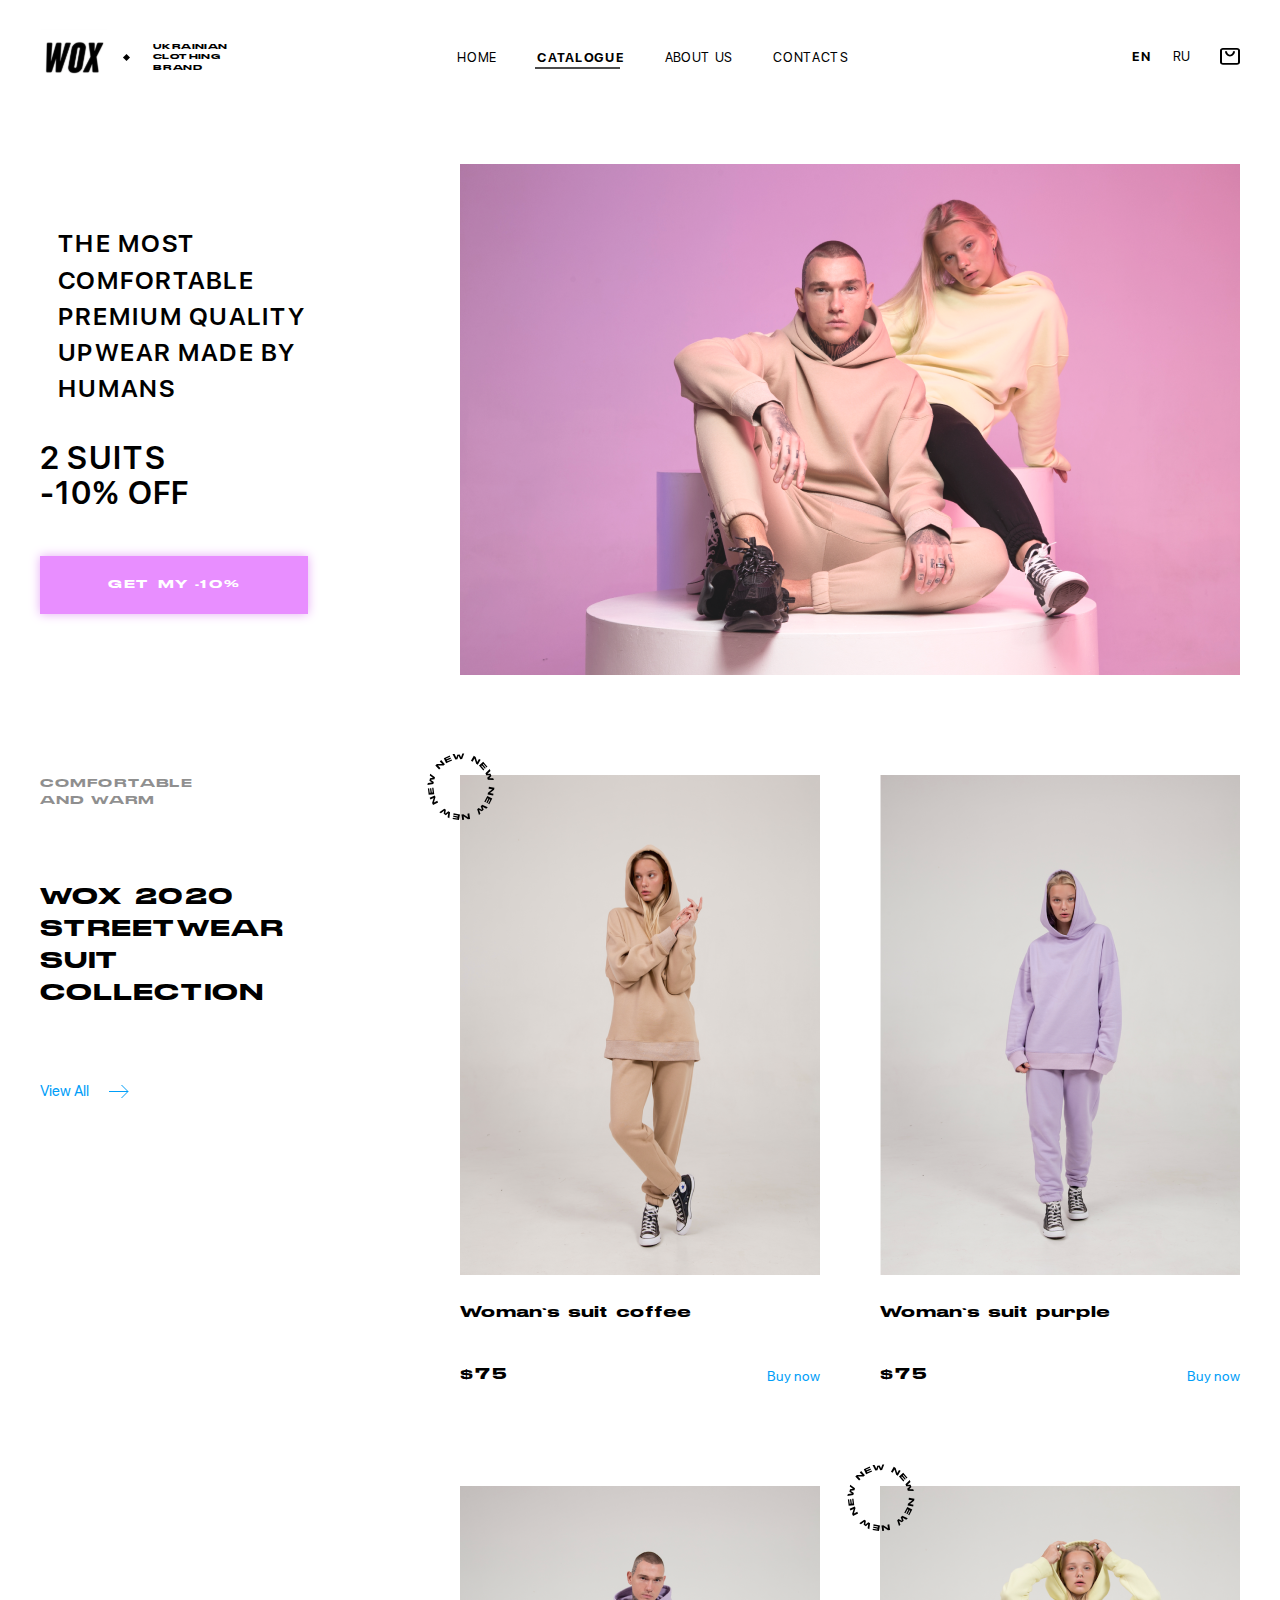
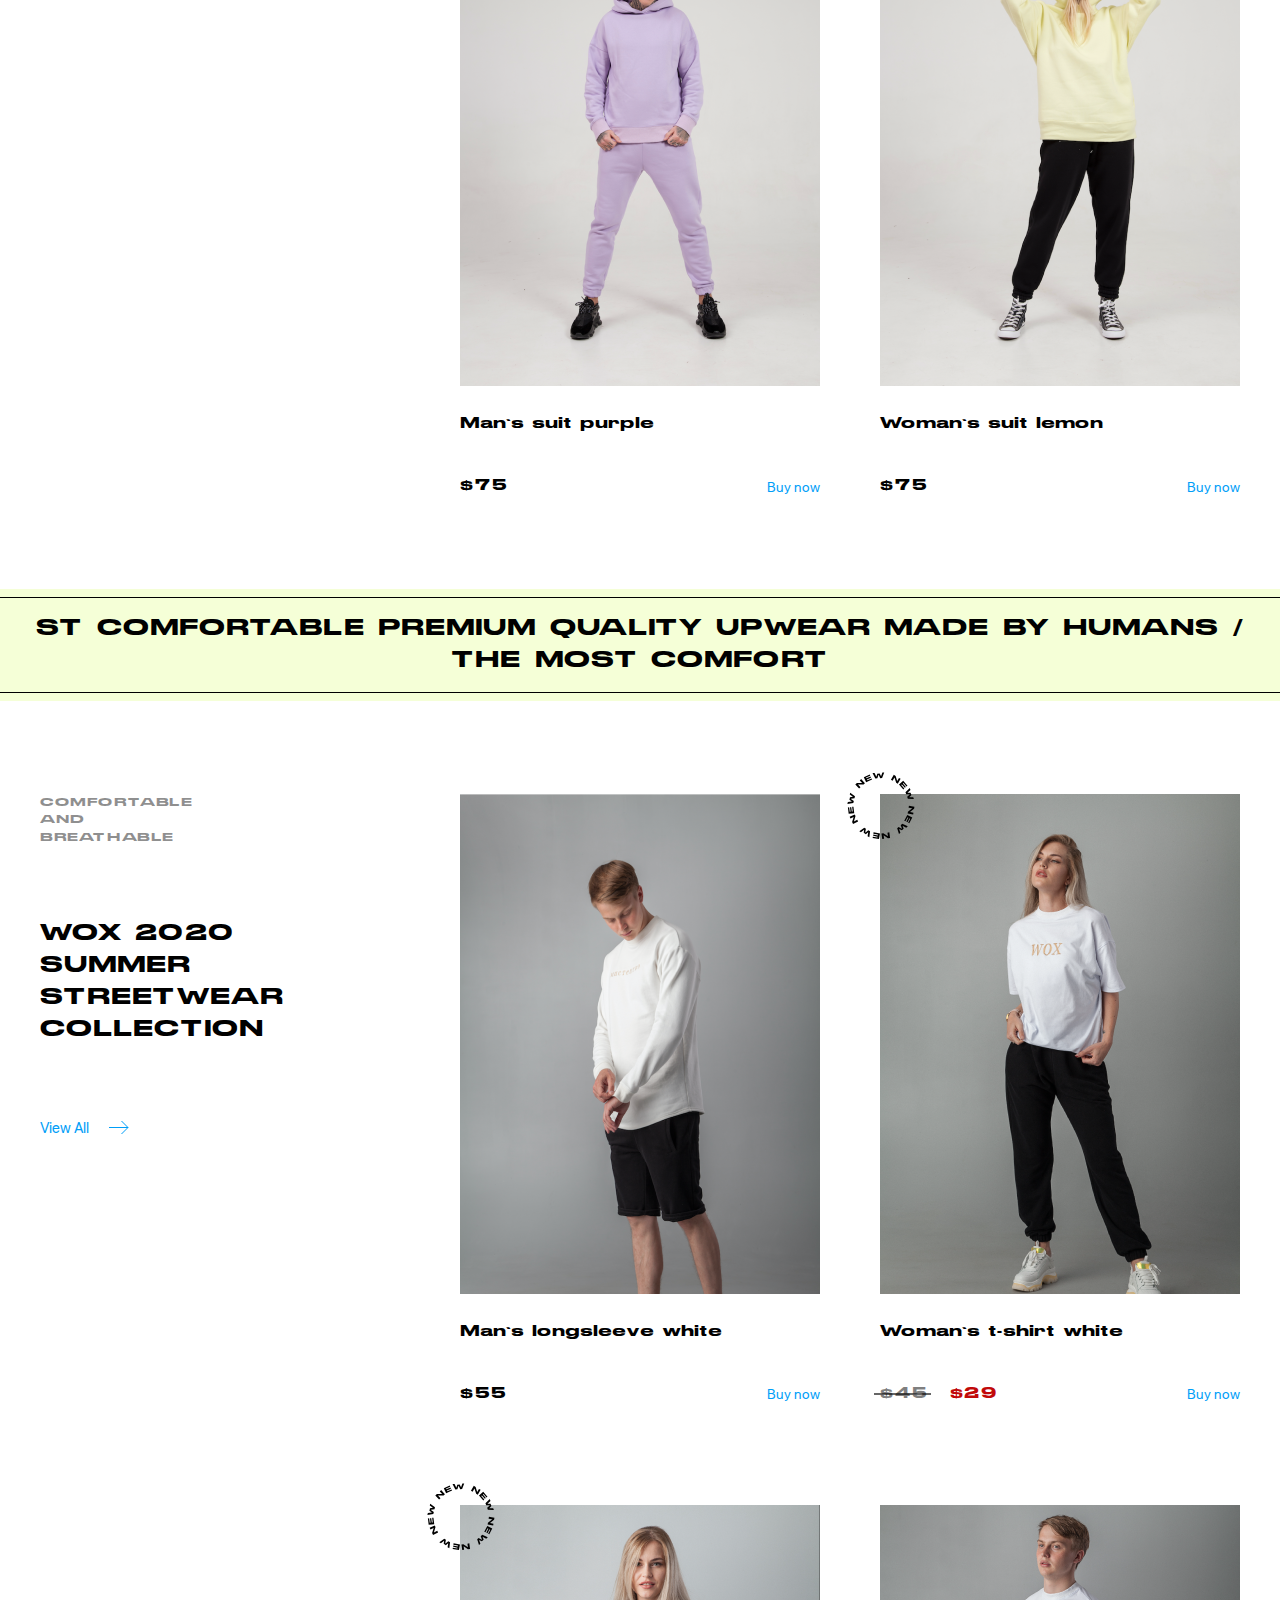
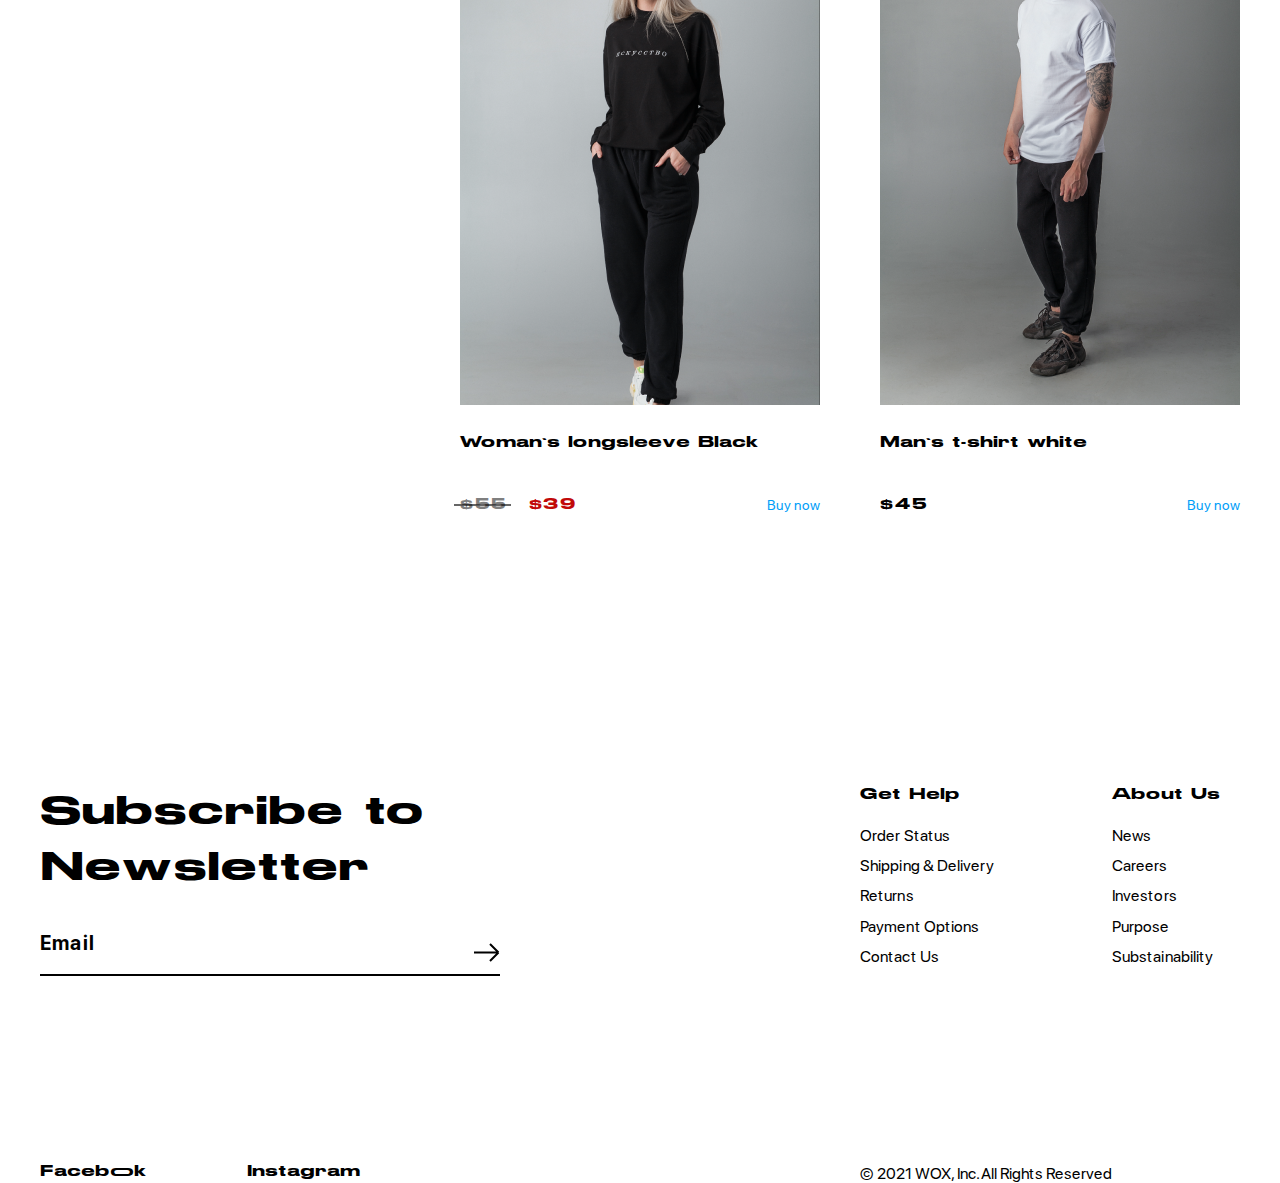
==== catalogue.html @ dba67096 "Add files via upload" ====
<!DOCTYPE html>
<html lang="en">
<head>
    <meta charset="UTF-8">
    <meta name="viewport" content="width=device-width, initial-scale=1.0"/>
    <title>WOX</title>
    <link rel="stylesheet" href="css/reset.css">
    <link rel="stylesheet" href="css/style.css">
    <link rel="stylesheet" href="css/media.css">
    <link rel="apple-touch-icon" sizes="180x180" href="/apple-touch-icon.png">
    <link rel="icon" type="image/png" sizes="32x32" href="/favicon-32x32.png">
    <link rel="icon" type="image/png" sizes="16x16" href="/favicon-16x16.png">
    <link rel="manifest" href="/site.webmanifest">
</head>
<body>
<header class="_container">
    <div class="header__wox">
        <div class="header__leftside">
            <a href="index.html" class="header__logo"><img src="img/Logologo.svg" alt="WOX logo"></a>
            <div class="header__dot"></div>
            <div class="header__brand">Ukrainian Clothing brand</div>
        </div>
        <nav class="header__center">
            <ul class="header__nav">
                <li class="header__nav-item"><a href="index.html">Home</a></li>
                <li class="header__nav-item header__nav-item-bold"><a href=catalogue.html>catalogue</a></li>
                <li class="header__nav-item"><a href="#">about us</a></li>
                <li class="header__nav-item"><a href="#">contacts</a></li>
            </ul>
        </nav>
        <div class="header__rightside">
            <a href="#" class="header__language-en">EN</a>
            <a href="#" class="header__language-ru">Ru</a>
            <a class="header__basket" href="#"><img src="img/shop.svg" alt="purchase basket"></a>
        </div>
    </div>
</header>
<main>
    <div class="_container">
        <section class="sale">
            <div class="sale__body">
                <div class="sale__title">The most comfortable premium quality upwear made by humans</div>
                <div class="sale__text">2 suits<br>-10% off</div>
                <div>
                    <a href="catalogue.html" class="sale__button">Get my -10%</a>
                </div>
            </div>
            <div class="sale__image"><img src="img/sale-10.png" alt="sale"></div>
        </section>
        <section class="collection">
            <div class="wox2020">
                <div class="wox2020__text">comfortable and warm</div>
                <div class="wox2020__title">wox 2020 Streetwear suit collection</div>
                <div class="wox2020__link">
                    <a href="#" class="wox2020__link_text">View All</a>
                    <a href="#" class="wox2020__link_arrow"><img src="img/idea%20arrow%20left.svg" alt=""></a>
                </div>
            </div>
            <div class="catalogue__rows">
                <div class="catalogue__row1">
                    <div class="catalogue__item">
                        <a href="purchase.html" class="newcatalogue__image"><img src="img/catalogue/cataloguerow1.png" alt=""></a>
                        <img class="nwcatalogue__svg" src="img/catalogue/Newcatalogue_svg.svg" alt="">
                        <div class="nwcatalogue__description">Woman`s suit coffee</div>
                        <div class="catalogue__item_footer">
                            <div class="newcatalogue__price">$75</div>
                            <a href="purchase.html" class="newcatalogue__link">Buy now</a>
                        </div>
                    </div>
                    <div class="catalogue__item">
                        <a href="purchase.html" class="newcatalogue__image"><img src="img/catalogue/cataloguero2.png" alt=""></a>
                        <div class="nwcatalogue__description">Woman`s suit purple</div>
                        <div class="catalogue__item_footer">
                            <div class="newcatalogue__price">$75</div>
                            <a href="purchase.html" class="newcatalogue__link">Buy now</a>
                        </div>
                    </div>
                </div>
                <div class="catalogue__row2">
                    <div class="catalogue__item">
                        <a href="purchase.html" class="newcatalogue__image"><img src="img/catalogue/cataloguerow3.png" alt=""></a>
                        <div class="nwcatalogue__description">Man`s suit purple</div>
                        <div class="catalogue__item_footer">
                            <div class="newcatalogue__price">$75</div>
                            <a href="purchase.html" class="newcatalogue__link">Buy now</a>
                        </div>
                    </div>
                    <div class="catalogue__item">
                        <a href="purchase.html" class="newcatalogue__image"><img src="img/catalogue/cataloguerow4.png" alt=""></a>
                        <img class="nwcatalogue__svg" src="img/catalogue/Newcatalogue_svg.svg" alt="">
                        <div class="nwcatalogue__description">Woman`s suit lemon</div>
                        <div class="catalogue__item_footer">
                            <div class="newcatalogue__price">$75</div>
                            <a href="purchase.html" class="newcatalogue__link">Buy now</a>
                        </div>
                    </div>
                </div>
            </div>
        </section>
    </div>
    <div class="label">
        <div class="label__body">
            <p class="label__text">st comfortable premium quality upwear made by humans  /  The most comfort</p>
        </div>
    </div>
    <div class="_container">
        <section class="collection">
            <div class="wox2020">
                <div class="wox2020__text">comfortable and breathable</div>
                <div class="wox2020__title">wox 2020 Summer Streetwear collection </div>
                <div class="wox2020__link">
                    <a href="#" class="wox2020__link_text">View All</a>
                    <a href="#" class="wox2020__link_arrow"><img src="img/idea%20arrow%20left.svg" alt=""></a>
                </div>
            </div>
            <div class="catalogue__rows">
                <div class="catalogue__row1">
                    <div class="catalogue__item">
                        <a href="purchase.html" class="newcatalogue__image"><img src="img/catalogue/row2_1.png" alt=""></a>
                        <div class="nwcatalogue__description">Man`s longsleeve white</div>
                        <div class="catalogue__item_footer">
                            <div class="newcatalogue__price">$55</div>
                            <a href="purchase.html" class="newcatalogue__link">Buy now</a>
                        </div>
                    </div>
                    <div class="catalogue__item">
                        <a href="purchase.html" class="newcatalogue__image"><img src="img/catalogue/row2_2.png" alt=""></a>
                        <img class="nwcatalogue__svg" src="img/catalogue/Newcatalogue_svg.svg" alt="">
                        <div class="nwcatalogue__description">Woman`s t-shirt white</div>
                        <div class="newcatalogue__item_footer">
                            <div class="newcatalogue__sale">
                                <div class="newcatalogue__oldprice">$45</div>
                                <hr class="newcatalogue__line">
                            </div>
                            <div class="newcatalogue__newprice">$29</div>
                            <a href="purchase.html" class="newcatalogue__link">Buy now</a>
                        </div>
                    </div>
                </div>
                <div class="catalogue__row2">
                    <div class="catalogue__item">
                        <a href="purchase.html" class="newcatalogue__image"><img src="img/catalogue/row2_3.png" alt=""></a>
                        <img class="nwcatalogue__svg" src="img/catalogue/Newcatalogue_svg.svg" alt="">
                        <div class="nwcatalogue__description">Woman`s longsleeve Black</div>
                        <div class="newcatalogue__item_footer">
                            <div class="newcatalogue__sale">
                                <div class="newcatalogue__oldprice">$55</div>
                                <hr class="newcatalogue__line">
                            </div>
                            <div class="newcatalogue__newprice">$39</div>
                            <a href="purchase.html" class="newcatalogue__link">Buy now</a>
                        </div>
                    </div>
                    <div class="catalogue__item">
                        <a href="purchase.html" class="newcatalogue__image"><img src="img/catalogue/row2_4.png" alt=""></a>
                        <div class="nwcatalogue__description">Man`s t-shirt white</div>
                        <div class="catalogue__item_footer">
                            <div class="newcatalogue__price">$45</div>
                            <a href="purchase.html" class="newcatalogue__link">Buy now</a>
                        </div>
                    </div>
                </div>
            </div>
        </section>
    </div>
</main>
<footer class="_container">
    <div class="footer footer__body">
        <div class="subscribe">
            <div class="subscribe__title">Subscribe to Newsletter</div>
            <div class="subscribe__email">
                <div class="subscribe__email_text">Email</div>
                <a href="#" class="subscribe__email_arrow"><img src="img/blackarrow.svg" alt="next"></a>
            </div>
            <hr class="hr">
            <div class="subscribe__socials">
                <a href="https://www.instagram.com/wox.clothing/" target="_blank" class="subscribe__social_item">Facebook</a>
                <a href="https://www.instagram.com/wox.clothing/" target="_blank" class="subscribe__social_item">Instagram</a>
            </div>
        </div>
        <div class="footer__links">
            <div class="footer__uls">
                <div class="gethelp">
                    <div class="gethelp__title">Get Help</div>
                    <ul class="gethelp__ul">
                        <li class="gethelp__item"><a href="#">Order Status</a></li>
                        <li class="gethelp__item"><a href="#">Shipping & Delivery</a></li>
                        <li class="gethelp__item"><a href="#">Returns</a></li>
                        <li class="gethelp__item"><a href="#">Payment Options</a></li>
                        <li class="gethelp__item"><a href="#">Contact Us</a></li>
                    </ul>
                </div>
                <div class="aboutus">
                    <div class="aboutus__title">About Us</div>
                    <ul class="aboutus__ul">
                        <li class="aboutus__item"><a href="#">News</a></li>
                        <li class="aboutus__item"><a href="#">Careers</a></li>
                        <li class="aboutus__item"><a href="#">Investors</a></li>
                        <li class="aboutus__item"><a href="#">Purpose</a></li>
                        <li class="aboutus__item"><a href="#">Substainability</a></li>
                    </ul>
                </div>
            </div>
            <div class="footer__allrights">
                © 2021 WOX, Inc. All Rights Reserved
            </div>
        </div>
    </div>
</footer>
</body>
</html>
---- css/style.css ----
@font-face {
    font-family: 'SF Pro Display';
    src: url('../fonts/SFProDisplay-Medium.woff') format('woff'),
    url('../fonts/SFProDisplay-Medium.ttf') format('truetype');
    font-weight: 500;
    font-style: normal;
}

@font-face {
    font-family: 'SF Pro Display';
    src: url('../fonts/SFProDisplay-Bold.woff') format('woff'),
    url('../fonts/SFProDisplay-Bold.ttf') format('truetype');
    font-weight: 700;
    font-style: normal;
}

@font-face {
    font-family: 'SF Pro Display';
    src: url('../fonts/SFProDisplay-Semibold.woff') format('woff'),
    url('../fonts/SFProDisplay-Semibold.ttf') format('truetype');
    font-weight: 600;
    font-style: normal;
}

@font-face {
    font-family: 'SF Pro Display';
    src: url('../fonts/SFProDisplay-Regular.woff') format('woff'),
    url('../fonts/SFProDisplay-Regular.ttf') format('truetype');
    font-weight: 400;
    font-style: normal;
}

@font-face {
    font-family: 'STRRETCH SANS';
    src: url('../fonts/STRRETCH SANS.ttf') format('truetype');
    url('../fonts/STRRETCH SANS.woff') format('woff');
    font-weight: 400;
    font-style: normal;
}

/***************************************************************************/
body{
    background: #FFFFFF;
    font-family: "SF Pro Display";
    font-weight: 400;
    color: #000000;
}
._container{
    max-width: 1200px;
    margin: 0 auto;
}

/*****************************************************************************/

.header__wox {
    margin: 29px 0 78px 0;
    display: flex;
    align-items: center;
}

.header__leftside {
    flex: 0 1 35%;
    margin-left: 1px;
    display: flex;
    align-items: center;
}

.header__logo {
    margin-right: 17px;
}

.header__dot {
    height: 5px;
    width: 5px;
    background: #000000;
    transform: rotate(-45deg);
    margin-right: 24px;
}

.header__brand {
    width: 72px;
    font-family: 'STRRETCH SANS';
    font-size: 8px;
    line-height: 129%;
    letter-spacing: 0.05em;
    text-transform: uppercase;
}

.header__center {
    flex: 0 1 32.9%;
}

.header__nav {
    display: flex;
    align-items: center;
    justify-content: space-between;
}

.header__nav-item a{
    font-weight: 400;
    font-size: 13px;
    line-height: 111.5%;
    letter-spacing: 0.05em;
    text-transform: uppercase;
    color: #000000;
}

.header__nav-item a:hover{
    transition: all 0.3s ease 0s;
    color: #391a42;
    font-weight: 600;
}

.header__nav-item-bold1{
    position: relative;
}

.header__nav-item-bold1 a:hover{
    font-weight: 900;
}

.header__nav-item-bold a:hover{
    font-weight: 900;
}

.header__nav-item-bold{
    position: relative;
}

.header__nav-item-bold1:before{
    opacity: 0.7;
    width: 43px;
    content: "";
    border: 1px solid #000000;
    position: absolute;
    top: 18px;
    left: -2px;
}

.header__nav-item-bold:before{
    opacity: 0.7;
    width: 85px;
    content: "";
    border: 1px solid #000000;
    position: absolute;
    top: 18px;
    left: -2px;
}

.header__nav-item-bold1 a {
    font-weight: 700;
}

.header__nav-item-bold a {
    font-weight: 700;
}

.header__rightside {
    flex: 0 1 32.9%;
    display: flex;
    align-items: center;
    justify-content: flex-end;
}

.header__language-en {
    font-weight: 700;
    font-size: 13px;
    line-height: 111.5%;
    letter-spacing: 0.05em;
    text-transform: uppercase;
    color: #000000;
}

.header__rightside a:hover{
    color: #391a42;
    font-weight: 600;
    transform: scale(1.12);
}

.header__language-ru {
    font-weight: 400;
    font-size: 13px;
    line-height: 111.5%;
    letter-spacing: 0.05em;
    text-transform: uppercase;
    margin-left: 21px;
    color: #000000;
}

.header__basket{
    margin-left: 29px;
    position: relative;
    top: -1px;
    left: 0;
}

.header__basket img:hover{
    transition: all 0.3s ease 0s;
    transform: scale(1.12);
}
/************Sale***************************/

.sale {
    margin-bottom: 100px;
    display: flex;
    align-items: center;
    justify-content: space-between;
}

.sale__body {
}

.sale__title {
    margin:0 0 34px 18px;
    max-width: 250px;
    font-weight: 600;
    font-size: 25px;
    line-height: 145%;
    letter-spacing: 0.05em;
    text-transform: uppercase;
}

.sale__text {
    margin-bottom: 44px;
    font-weight: 600;
    font-size: 32px;
    line-height: 112%;
    letter-spacing: 0.05em;
    text-transform: uppercase;
}

.sale__button {
    display: block;
    padding: 22px 47px;
    background: #E88EFF;
    box-shadow: 0px 0px 10px #E6AAF5;
    font-family: 'STRRETCH SANS';
    font-style: normal;
    font-weight: 400;
    font-size: 12px;
    line-height: 111.5%;
    text-align: center;
    letter-spacing: 0.1em;
    text-transform: uppercase;
    color: #FFFFFF;
}

.sale__button:hover{
    transition: all 0.3s ease 0s;
    background: #c75def;
    transform: scale(1.01);
}

.sale__image{
    flex: 0 1 65%;
}

.sale__image_small{
    display: none;
}

.sale__image:hover{
    transition: all 0.6s ease 0s;
    transform: scale(1.01);
}

.sale__image_small:hover{
    transition: all 0.6s ease 0s;
    transform: scale(1.01);
}

.sale__image img {
    max-width: 100%;
}

/*************Idea***************************/
.idea {
    margin-bottom: 73px;
    display: flex;
    align-items: flex-start;
}

.idea__image_big{
    flex: 0 1 30%;
    margin-right: 5%;
}

.idea__image_big img{
    max-height: 620px;
}

.idea__body {
    flex: 0 1 34.9%;
    margin-right: 8.75%;
}

.idea__title {
    margin-bottom: 29px;
    font-family: 'STRRETCH SANS';
    font-weight: 400;
    font-size: 22px;
    line-height: 145%;
    letter-spacing: 0.05em;
    text-transform: uppercase;
}
.idea__text{
    margin-bottom: 30px;
}

.idea__text p {
    font-weight: 400;
    font-size: 15px;
    line-height: 130.5%;
    letter-spacing: 0.05em;
}

.idea__text p:not(:last-child){
    margin-bottom: 20px;
}


.idea__link {
    display: flex;
    align-items: center;
}

.idea__link_text:hover{
    transition: all 0.3s ease 0s;
    color: #005c8a;
}

.idea__link a img:hover{
    transform: scale(1.20);
}

.idea__link a img{
    position: relative;
    top: 1px;
}

.idea__link_text {
    margin-right: 20px;
    font-weight: 400;
    font-size: 15px;
    line-height: 145%;
    color: #009EF8;
}

.idea__article {
    flex: 0 1 21.4%;
    background: #FFD7F6;
}

.idea__article_body {
}

.idea__article_title {
    margin: 50px 100px 20px 31px;
    font-family: 'STRRETCH SANS';
    font-weight: 400;
    font-size: 12px;
    line-height: 131%;
    letter-spacing: 0.05em;
    text-transform: uppercase;
}

.idea__article_text {
    margin: 0 32px 41px 31px;
    font-weight: 400;
    font-size: 14px;
    line-height: 139.5%;
    letter-spacing: 0.1em;
}

.idea__article_image img {
}

/******************Catalogue***************************/
.catalogue {
    margin-bottom: 120px;
}

.catalogue__slider {
    margin-bottom: 102px;
    display: flex;
    align-items: flex-start;
    justify-content: space-between;
    flex-wrap: wrap;
}

.catalogue__item {
    display: flex;
    flex-direction: column;
    position: relative;
}

.catalogue__item_1 {
}

.catalogue__image {
    margin-bottom: 18px;
}

.catalogue__image img:hover{
    transition: all 0.6s ease 0s;
    transform: scale(1.03);
}

.newcatalogue__image img:hover{
    transition: all 0.6s ease 0s;
    transform: scale(1.03);
}

.catalogue__svg{
    position: absolute;
    top: -27px;
    left: -26px;
}

.catalogue__description {
    max-width: 152px;
    margin-bottom: 32px;
    font-family: 'STRRETCH SANS';
    font-style: normal;
    font-weight: 400;
    font-size: 12px;
    line-height: 111.5%;
}

.catalogue__item_footer {
    display: flex;
    align-items: center;
    justify-content: space-between;
}

.catalogue__price {
    font-family: 'STRRETCH SANS';
    font-style: normal;
    font-weight: 400;
    font-size: 12px;
    line-height: 111.5%;
    letter-spacing: 0.1em;
    text-transform: uppercase;
}

.catalogue__link {
    display: block;
    font-weight: 400;
    font-size: 12px;
    line-height: 145%;
    color: #009EF8;
}

.catalogue__link:hover{
    transition: all 0.3s ease 0s;
    color: #005c8a;
    font-weight: 600;
}

.newcatalogue__link:hover{
    transition: all 0.3s ease 0s;
    color: #005c8a;
    font-weight: 600;
}

.catalogue__button {
    padding: 22px 48px;
    display: inline-block;
    background: #E88EFF;
    box-shadow: 0px 0px 10px #E6AAF5;
    font-family: 'STRRETCH SANS';
    font-weight: 400;
    font-size: 12px;
    line-height: 111.5%;
    text-align: center;
    letter-spacing: 0.1em;
    text-transform: uppercase;
    color: #FFFFFF;
}

.catalogue__button:hover{
    transition: all 0.3s ease 0s;
    background: #c75def;
    transform: scale(1.01);
}

/*************LearMore*****************/
.learnmore {
    display: flex;
}

.learnmore__body {
    flex: 1 1 auto;
}

.learnmore__title {
    max-width: 260px;
    margin-bottom: 345px;
    font-family: 'STRRETCH SANS';
    font-weight: 400;
    font-size: 22px;
    line-height: 145%;
    letter-spacing: 0.05em;
    text-transform: uppercase;
}

.learnmore__link {
    display: flex;
    align-items: center;
}

.learnmore__link_text {
    margin-right: 20px;
    font-weight: 400;
    font-size: 15px;
    line-height: 145%;
    color: #009EF8;
}

.learnmore__link_text:hover{
    transition: all 0.3s ease 0s;
    color: #005c8a;
}

.learnmore__link a img:hover{
    transform: scale(1.20);
}

.learnmore__link a img{
    position: relative;
    top: 1px;
}

.learnmore__image1{
}

.learnmore__image1 img {
    width: 100%;
    height: 100%;
    object-fit: cover;
}

.learnmore__image2 img{
    width: 100%;
    height: 100%;
    object-fit: cover;
}

/****************Footer**********************/

.footer{
    margin: 268px 0 135px 0;
}

.footer__body{
    display: flex;
    justify-content: space-between;
}

.subscribe {
    flex: 0 1 38.3%;
}

.subscribe__title {
    margin-bottom: 35px;
    font-family: 'STRRETCH SANS';
    font-weight: 400;
    font-size: 40px;
    line-height: 140.5%;
}

.subscribe__email {
    display: flex;
    justify-content: space-between;
    align-items: center;
}

.subscribe__email_arrow img:hover{
    transform: scale(1.20);
}

.subscribe__email_text {
    margin-bottom: 18px;
    font-weight: 700;
    font-size: 20px;
    line-height: 125%;
    letter-spacing: 0.05em;
}

.subscribe__email_arrow {
}

.subscribe__socials {
    display: flex;
    align-items: center;
    gap: 100px;
}

.subscribe__social_item {
    font-family: 'STRRETCH SANS';
    font-weight: 400;
    font-size: 15px;
    line-height: 140.5%;
    color: #000000;
}

.subscribe__social_item:hover{
    transform: scale(1.02);
}


.footer__links {
    flex: 0 1 31.66%;
    display: flex;
    flex-direction: column;
    justify-content: space-between;
}

.footer__uls {
    padding-right: 20px;
    display: flex;
    justify-content: space-between;
    margin:0 -10px 194px -10px;
}

.gethelp {
    padding: 0 10px;
}

.gethelp__title {
    margin-bottom: 20px;
    font-family: 'STRRETCH SANS';
    font-style: normal;
    font-weight: 400;
    font-size: 15px;
    line-height: 140.5%;
}

.gethelp__ul li:not(:last-child) {
    margin-bottom: 8px;
}

.gethelp__item a{
    font-weight: 400;
    font-size: 16px;
    line-height: 140.5%;
    letter-spacing: 0.005em;
    color: #000000;
}

.gethelp__item a:hover{
    font-weight: 500;
}
.aboutus__item a:hover{
    font-weight: 500;
}

.aboutus {
    padding: 0 10px;
}

.aboutus__title {
    margin-bottom: 20px;
    font-family: 'STRRETCH SANS';
    font-style: normal;
    font-weight: 400;
    font-size: 15px;
    line-height: 140.5%;
}

.aboutus__ul li:not(:last-child) {
    margin-bottom: 8px;
}

.aboutus__item a{
    font-weight: 400;
    font-size: 16px;
    line-height: 140.5%;
    letter-spacing: 0.005em;
    color: #000000;
}

.footer__allrights {
}

.hr{
    border: 0.5px solid  #000;
    margin-bottom: 185px;
}

/***************PAGE2*****************************/

.collection {
    display: flex;
    align-items: flex-start;
    justify-content: space-between;
    margin-bottom: 92px;
}


.wox2020 {
}

.wox2020__text {
    max-width: 151px;
    margin-bottom: 72px;
    font-family: 'STRRETCH SANS';
    font-weight: 400;
    font-size: 12px;
    line-height: 145%;
    letter-spacing: 0.05em;
    text-transform: uppercase;
    color: rgba(0, 0, 0, 0.44);
}

.wox2020__title {
    max-width: 280px;
    margin-bottom: 72px;
    font-family: 'STRRETCH SANS';
    font-weight: 400;
    font-size: 22px;
    line-height: 145%;
    letter-spacing: 0.05em;
    text-transform: uppercase;
}

.wox2020__link {
    display: flex;
    align-items: center;
}

.wox2020__link_text {
    margin-right: 20px;
    font-weight: 400;
    font-size: 15px;
    line-height: 145%;
    color: #009EF8;
}

.wox2020__link_arrow {
}

.wox2020__link_text:hover{
    transition: all 0.3s ease 0s;
    color: #005c8a;
}

.wox2020__link_arrow img:hover{
    transform: scale(1.20);
}

.catalogue__rows {
    flex: 0 1 65%;

}

.catalogue__row1 {
    margin: 0px -10px 100px -10px;
    display: flex;
    justify-content: space-between;
}

.catalogue__item {
    padding: 0 10px;
    position: relative;
}

.newcatalogue__image img{
    max-width: 100%;
    margin-bottom: 30px;
}

.nwcatalogue__svg {
    position: absolute;
    top: -23px;
    left: -24px;
}

.nwcatalogue__description {
    margin-bottom: 44px;
    font-family: 'STRRETCH SANS';
    font-weight: 400;
    font-size: 15px;
    line-height: 111.5%;
    color: #000000;
}

.catalogue__item_footer {
    display: flex;
    align-items: center;
    justify-content: space-between;
}

.newcatalogue__item_footer{
    display: flex;
    align-items: center;
}

.newcatalogue__price {
    font-family: 'STRRETCH SANS';
    font-weight: 400;
    font-size: 15px;
    line-height: 111.5%;
    letter-spacing: 0.1em;
    text-transform: uppercase;
    color: #000000;
}

.newcatalogue__link {
    text-align: end;
    flex: 0 1 68.34%;
    font-weight: 400;
    font-size: 14px;
    line-height: 145%;
    color: #009EF8;
}

.catalogue__row2 {
    margin: 0px -10px;
    display: flex;
    justify-content: space-between;
}


.newcatalogue__newprice{
    flex: 0 1 18.88%;
    font-family: 'STRRETCH SANS';
    font-weight: 400;
    font-size: 15px;
    line-height: 111.5%;
    letter-spacing: 0.1em;
    text-transform: uppercase;
    color: #C10909
}
.newcatalogue__sale{
    flex: 0 1 12.78%;
    position: relative;
}
.newcatalogue__oldprice{
    margin-right: 21px;
    font-family: 'STRRETCH SANS';
    font-weight: 400;
    font-size: 15px;
    line-height: 111.5%;
    letter-spacing: 0.1em;
    text-transform: uppercase;
    color: rgba(0, 0, 0, 0.51);
}
.newcatalogue__line{
    width: 57px;
    position: absolute;
    top: 7px;
    left: -6px;
    z-index: 2;
    border: 0.1px solid #000000;
    opacity: 0.6;
}




.label {
    margin-bottom: 93px;
}

.label__body {
    padding: 8px 0;
    background: #F5FFD7;
}

.label__text {
    border-top: 1px solid black ;
    border-bottom: 1px solid black ;
    text-align: center;
    padding: 15px 0;
    font-family: 'STRRETCH SANS';
    font-weight: 400;
    font-size: 22px;
    line-height: 145%;
    letter-spacing: 0.05em;
    text-transform: uppercase;
    color: #000000;
}
---- css/media.css ----
@media (max-width:1260px){
    ._container{
        max-width: 1100px;
    }
    .purchase {
        padding-left: 220px;
    }
    .purchase__collection{
        margin-bottom: 0px;
    }
}

@media (max-width:1140px){
    ._container{
        max-width: 1000px;
    }
    .catalogue__item:nth-child(1){
        margin-bottom: 30px;
    }
    .catalogue__item:nth-child(2){
        margin-bottom: 30px;
    }
    .catalogue__item:nth-child(3){
        margin-bottom: 30px;
    }
    .catalogue__slider{
        margin: 0 -10px;
    }
    .catalogue__item{
        padding: 0 10px;
    }
    .catalogue__button{
        margin-top: 40px;
    }
    .purchase {
        padding-left: 150px;
    }
}

@media (max-width:1030px){
    ._container{
        margin:0 25px;
    }

    .idea__display_none{
        display: none;
    }

    .idea__image_big{
        display: none;
    }

    .idea{
        flex-direction: row-reverse;
        justify-content: space-between;
    }
    .idea__article {
        flex: 0 1 35.8%;
    }
    .idea__text {
        flex: 0 1 44.1%;
    }
    .header__center {
        flex: 0 1 40.9%;
    }
    .header__rightside {
        flex: 0 1 24.9%;
    }

    .idea__article{
        display: flex;
        flex-direction: column;
        align-items: center;
    }

    .idea__article_image{
        flex: 0 1 90%;
    }
    .sale__title{
        font-size: 18px;
    }
    .sale__text{
        font-size: 24px;
    }
    .sale__button{
        display: inline-block;
        padding: 17px 36px;
        font-size: 10px;
    }

    .catalogue__row1 {
        margin-bottom: 70px;
    }
    .sale__body{
        flex: 0 1 200px;
    }
    .learnmore__body {
        padding-right: 10px;
    }
    .footer{
        margin: 150px 0 100px 0;
    }
}


@media (max-width:768px){
    .header__center {
        flex: 0 1 44.9%;
    }
    .header__rightside {
        flex: 0 1 20.9%;
    }
    .sale__title{
        font-size: 14px;
    }
    .sale__text{
        font-size: 20px;
    }
    .sale__image_small{
        display: block;
    }
    .sale__button{
        display: inline-block;
        padding: 15px 28px;
        font-size: 10px;
    }
    .catalogue__row1 {
        margin-bottom: 40px;
    }
    .sale__text {
        margin-bottom: 30px;
    }
    .collection {
        margin-bottom: 48px;
    }
    .footer{
        margin: 100px 0 70px 0;
    }
}
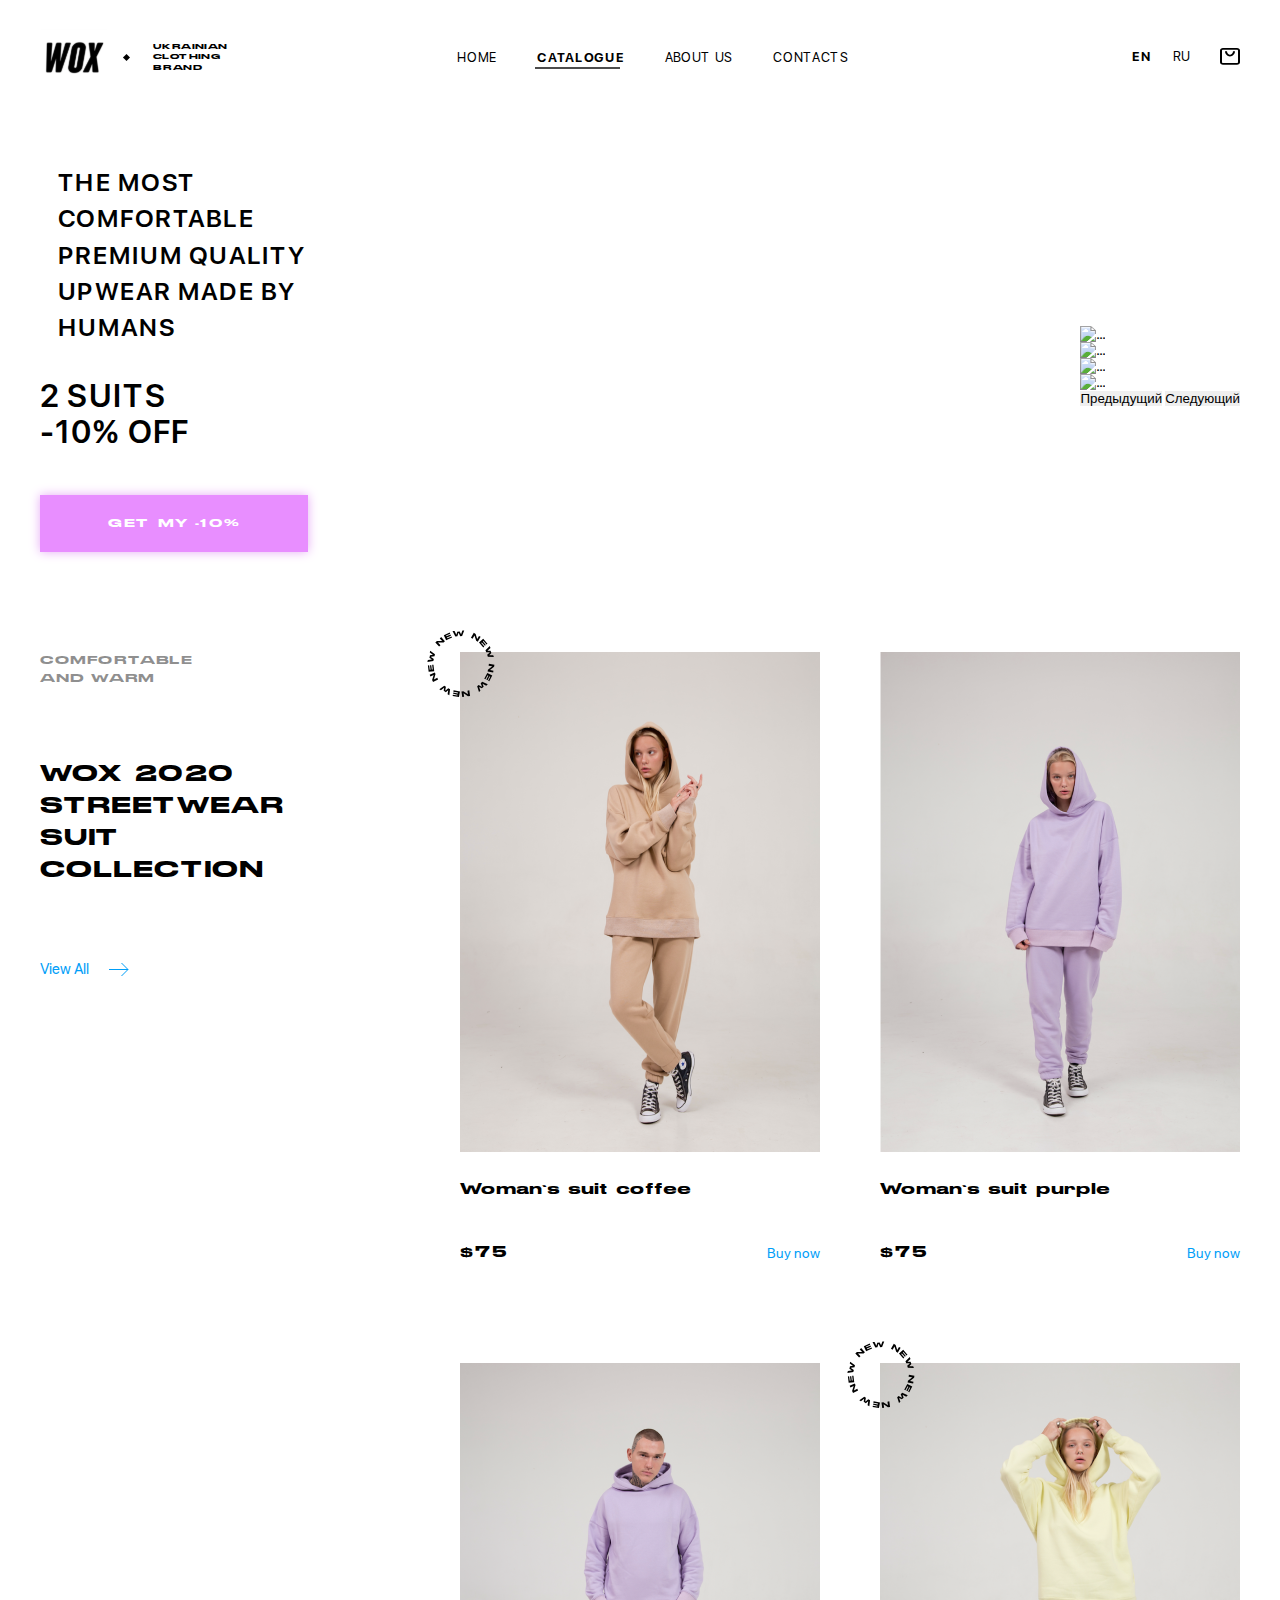
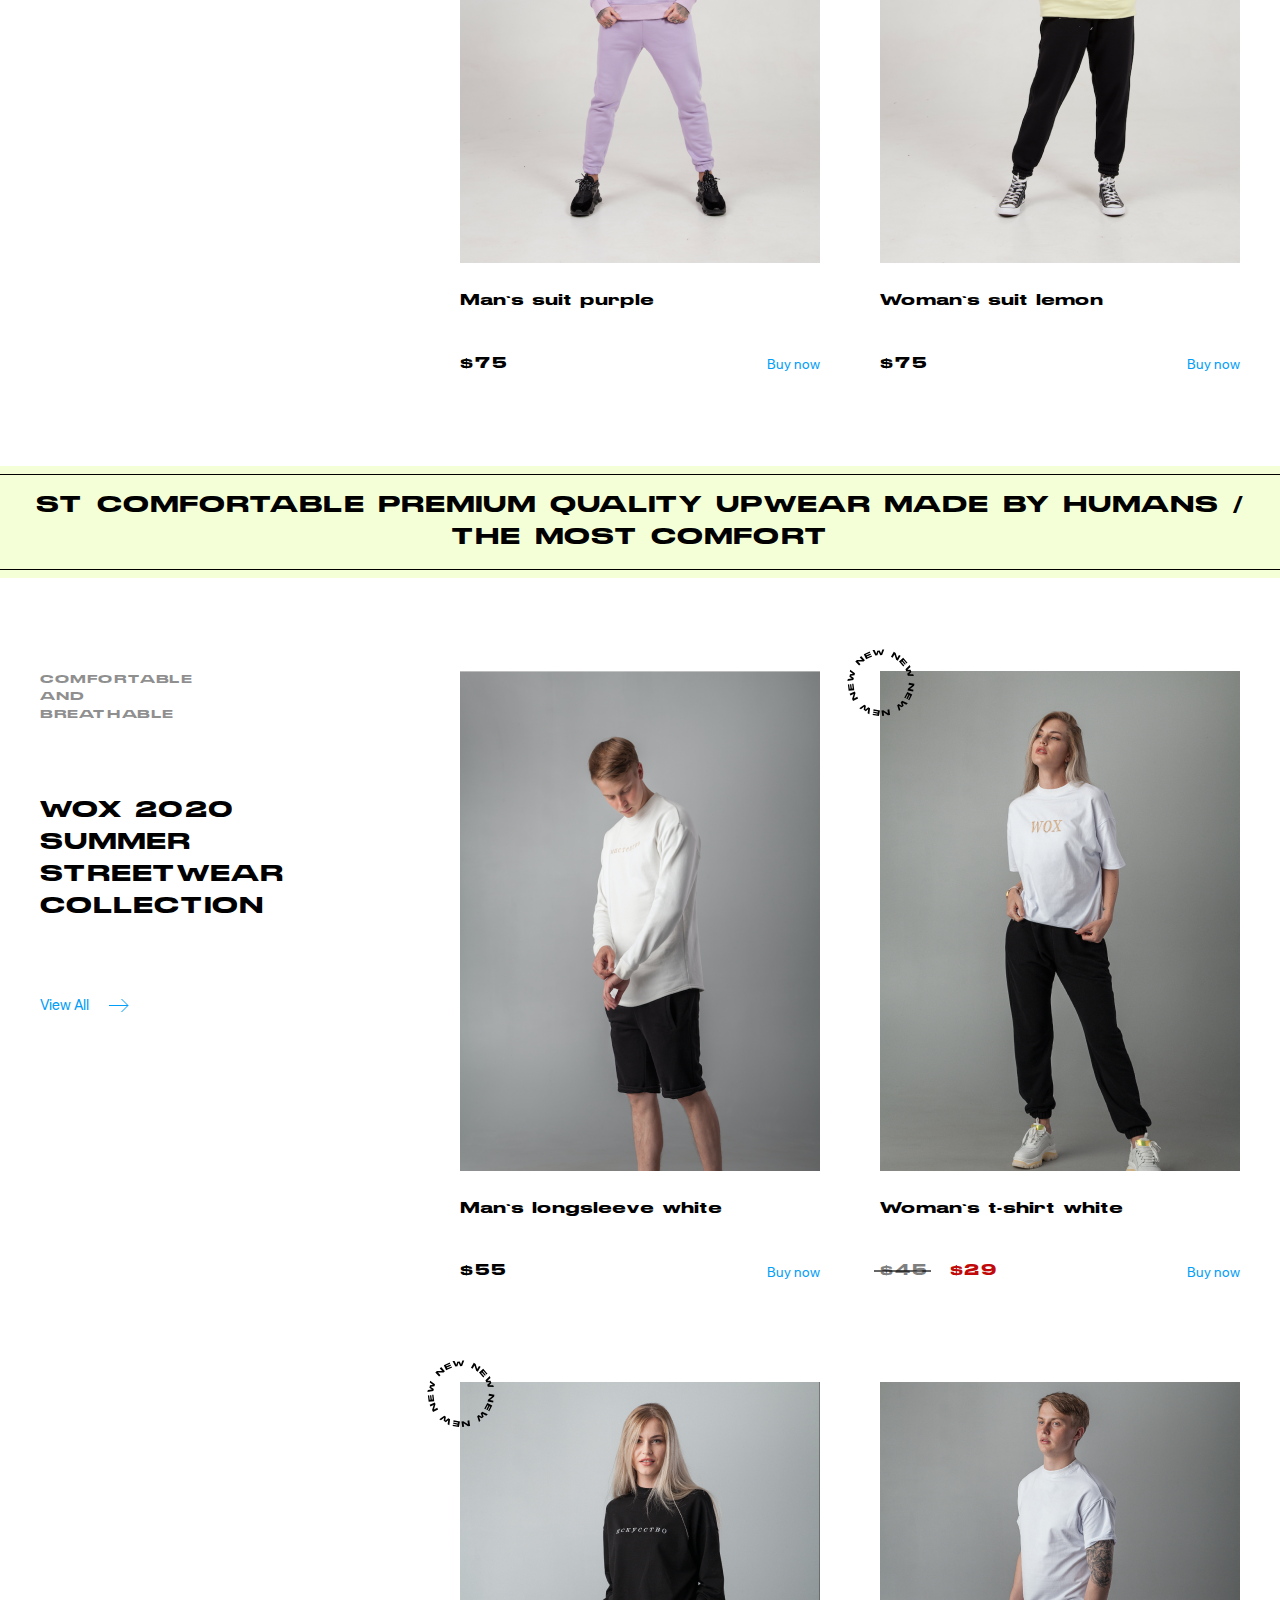
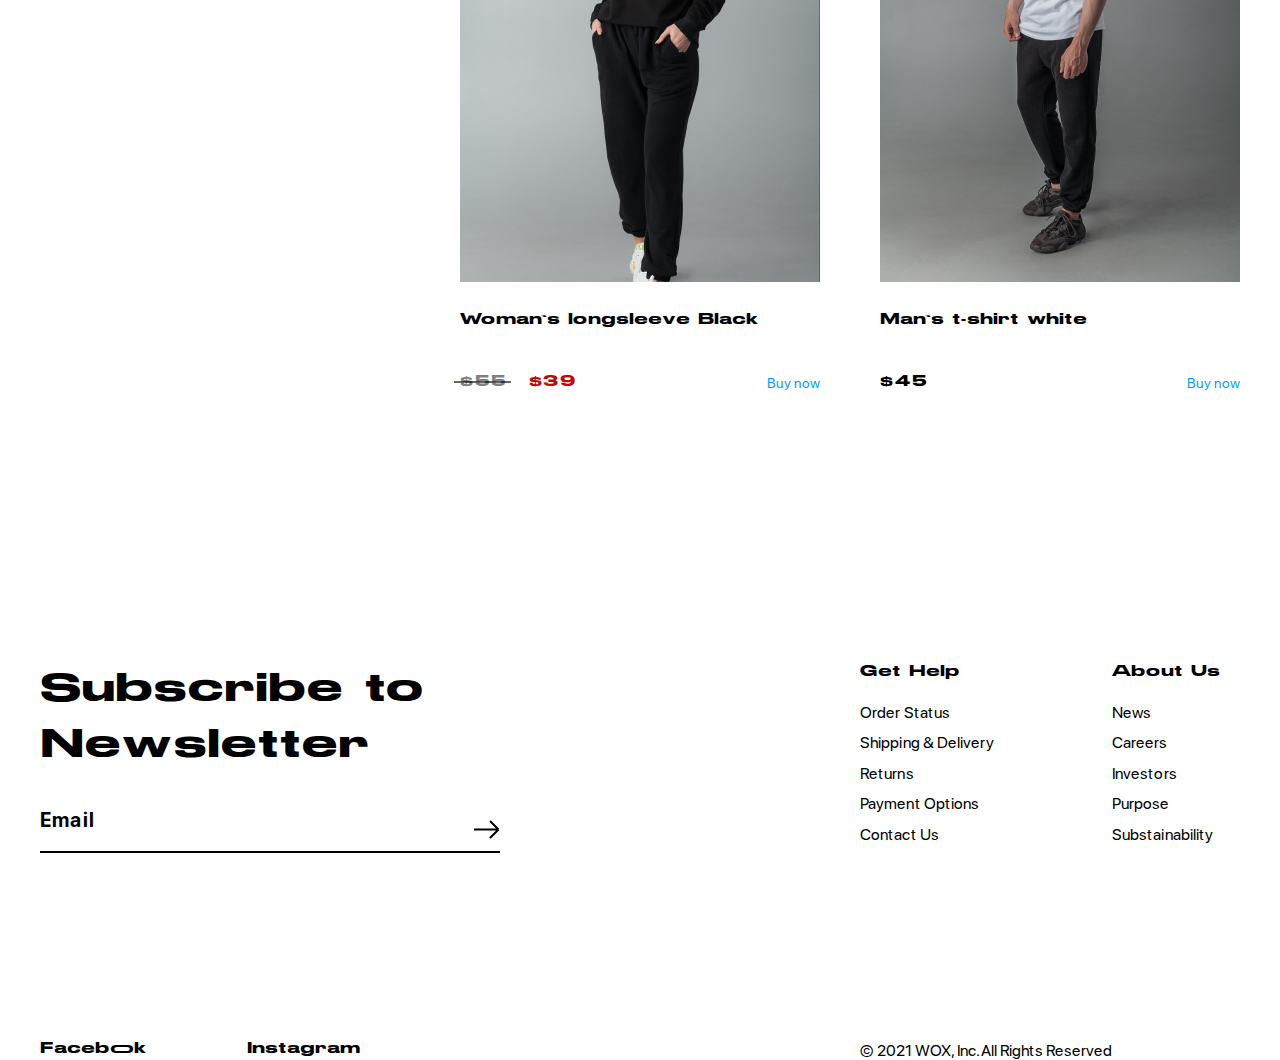
==== commit c9397c15: "Add files via upload" ====
--- a/catalogue.html
+++ b/catalogue.html
@@ -4,6 +4,7 @@
     <meta charset="UTF-8">
     <meta name="viewport" content="width=device-width, initial-scale=1.0"/>
     <title>WOX</title>
+    <link href="https://cdn.jsdelivr.net/npm/bootstrap@5.1.3/dist/css/bootstrap.min.css" rel="stylesheet" integrity="sha384-1BmE4kWBq78iYhFldvKuhfTAU6auU8tT94WrHftjDbrCEXSU1oBoqyl2QvZ6jIW3" crossorigin="anonymous">
     <link rel="stylesheet" href="css/reset.css">
     <link rel="stylesheet" href="css/style.css">
     <link rel="stylesheet" href="css/media.css">
@@ -45,8 +46,38 @@
                     <a href="catalogue.html" class="sale__button">Get my -10%</a>
                 </div>
             </div>
-            <div class="sale__image"><img src="img/sale-10.png" alt="sale"></div>
-        </section>
+            <div class="sale__carousel">
+                <div id="carouselExampleIndicators" class="carousel slide" data-bs-ride="carousel">
+                    <div class="carousel-indicators">
+                        <button type="button" data-bs-target="#carouselExampleIndicators" data-bs-slide-to="0" class="active" aria-current="true" aria-label="Slide 1"></button>
+                        <button type="button" data-bs-target="#carouselExampleIndicators" data-bs-slide-to="1" aria-label="Slide 2"></button>
+                        <button type="button" data-bs-target="#carouselExampleIndicators" data-bs-slide-to="2" aria-label="Slide 3"></button>
+                        <button type="button" data-bs-target="#carouselExampleIndicators" data-bs-slide-to="3" aria-label="Slide 4"></button>
+                    </div>
+                    <div class="carousel-inner">
+                        <div class="carousel-item active">
+                            <img src="img/carusel/carusel1.png" class="d-block w-100" alt="...">
+                        </div>
+                        <div class="carousel-item">
+                            <img src="img/carusel/carusel4.jpg" class="d-block w-100" alt="...">
+                        </div>
+                        <div class="carousel-item">
+                            <img src="img/carusel/carusel3.jpg" class="d-block w-100" alt="...">
+                        </div>
+                        <div class="carousel-item">
+                            <img src="img/carusel/carusel2.jpg" class="d-block w-100" alt="...">
+                        </div>
+                    </div>
+                    <button class="carousel-control-prev" type="button" data-bs-target="#carouselExampleIndicators" data-bs-slide="prev">
+                        <span class="carousel-control-prev-icon" aria-hidden="true"></span>
+                        <span class="visually-hidden">Предыдущий</span>
+                    </button>
+                    <button class="carousel-control-next" type="button" data-bs-target="#carouselExampleIndicators" data-bs-slide="next">
+                        <span class="carousel-control-next-icon" aria-hidden="true"></span>
+                        <span class="visually-hidden">Следующий</span>
+                    </button>
+                </div>
+            </div>        </section>
         <section class="collection">
             <div class="wox2020">
                 <div class="wox2020__text">comfortable and warm</div>
@@ -207,5 +238,7 @@
         </div>
     </div>
 </footer>
+<script src="https://cdn.jsdelivr.net/npm/bootstrap@5.1.3/dist/js/bootstrap.bundle.min.js" integrity="sha384-ka7Sk0Gln4gmtz2MlQnikT1wXgYsOg+OMhuP+IlRH9sENBO0LRn5q+8nbTov4+1p" crossorigin="anonymous"></script>
 </body>
-</html>+</html>
+
